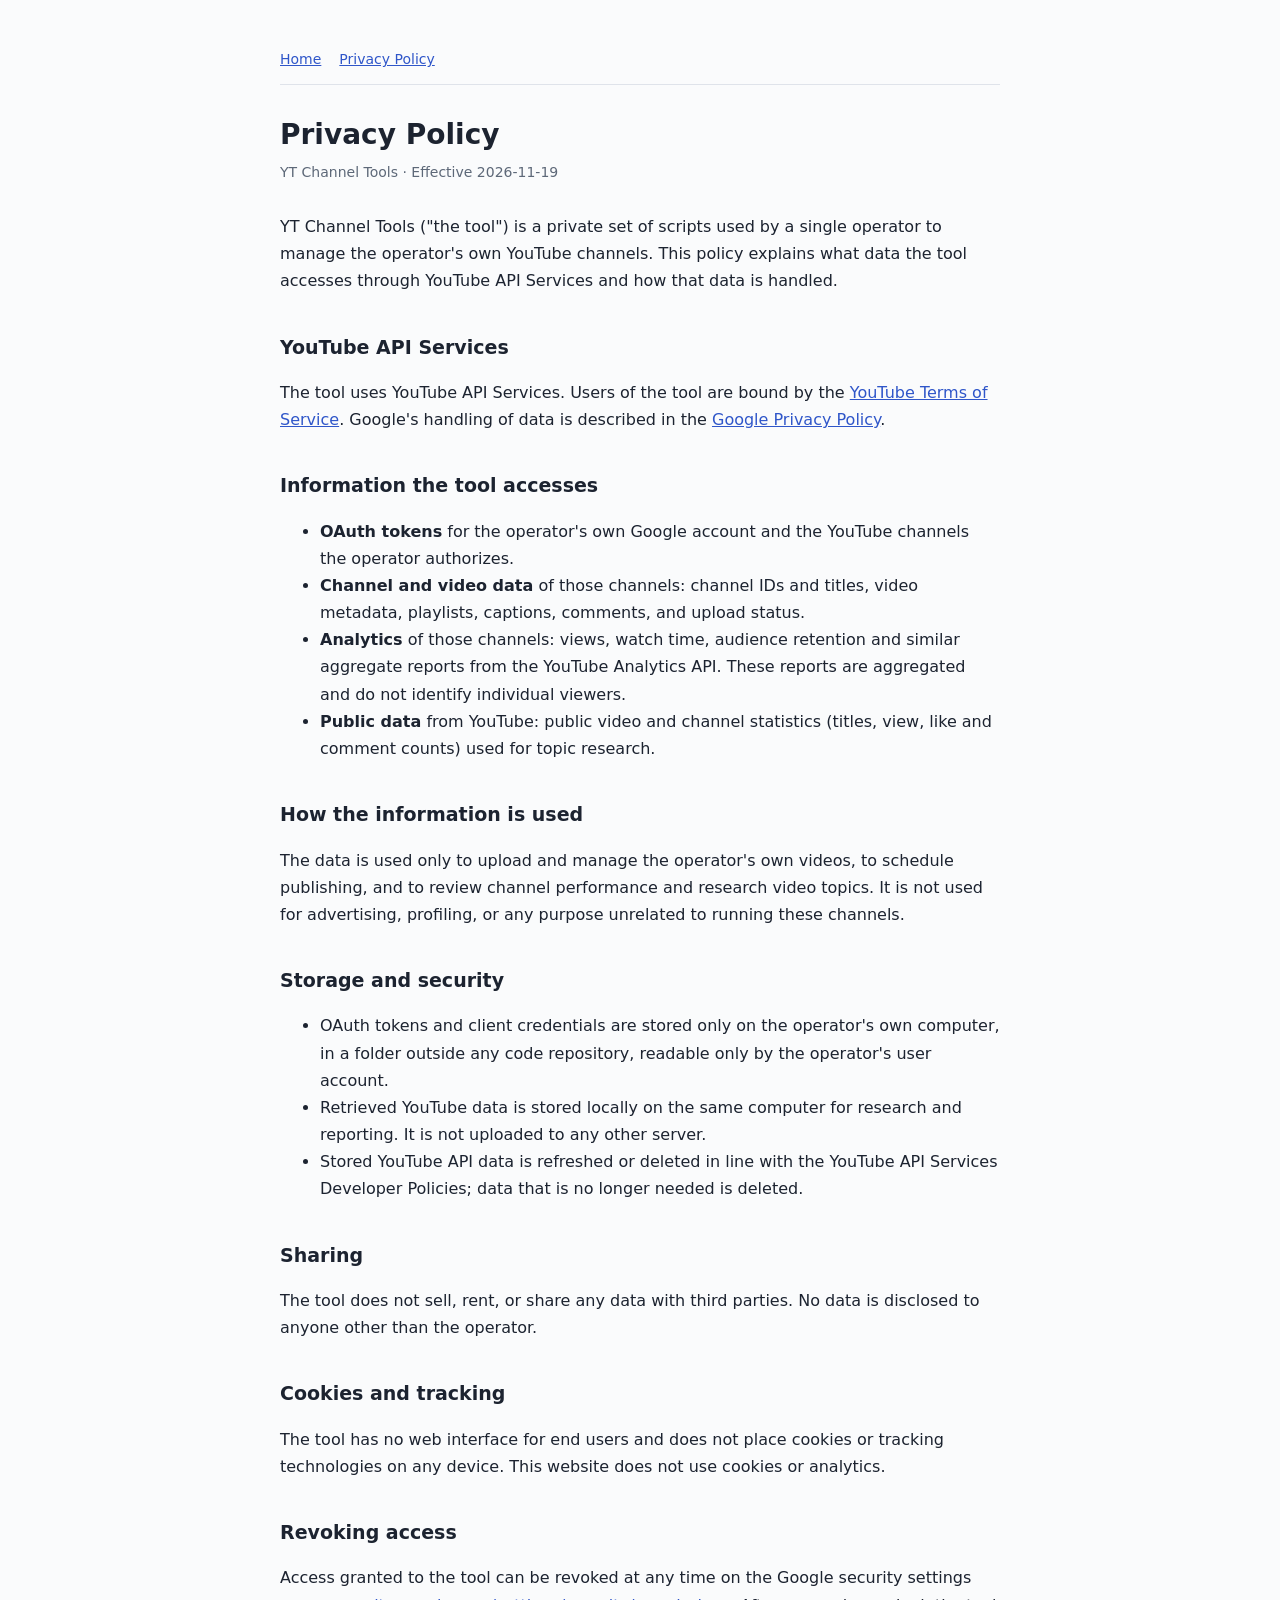
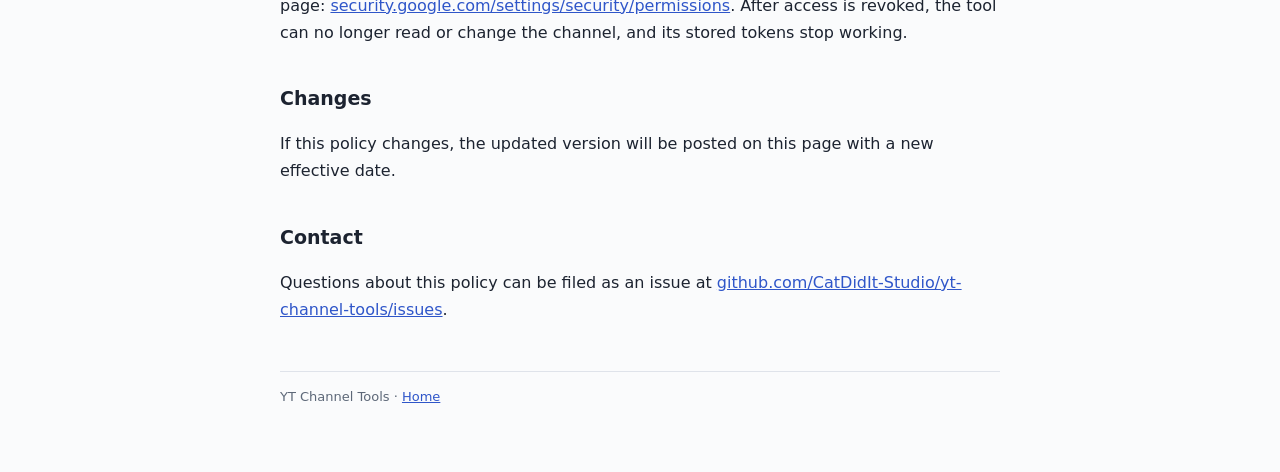
==== privacy.html @ 6ad5e3e8 "Homepage and privacy policy for YT Channel Tools Co-Authored-By: Claude Opus 5.5 <noreply@anthropic." ====
<!doctype html>
<html lang="en">
<head>
<meta charset="utf-8">
<meta name="viewport" content="width=device-width,initial-scale=1">
<title>Privacy Policy · YT Channel Tools</title>
<link rel="stylesheet" href="style.css">
</head>
<body>
<main>
<nav><a href="./">Home</a><a href="privacy.html">Privacy Policy</a></nav>
<h1>Privacy Policy</h1>
<p class="meta">YT Channel Tools · Effective 2026-11-19</p>

<p>YT Channel Tools ("the tool") is a private set of scripts used by a single operator to manage the operator's own YouTube channels. This policy explains what data the tool accesses through YouTube API Services and how that data is handled.</p>

<h2>YouTube API Services</h2>
<p>The tool uses YouTube API Services. Users of the tool are bound by the <a href="https://www.youtube.com/t/terms">YouTube Terms of Service</a>. Google's handling of data is described in the <a href="https://policies.google.com/privacy">Google Privacy Policy</a>.</p>

<h2>Information the tool accesses</h2>
<ul>
<li><strong>OAuth tokens</strong> for the operator's own Google account and the YouTube channels the operator authorizes.</li>
<li><strong>Channel and video data</strong> of those channels: channel IDs and titles, video metadata, playlists, captions, comments, and upload status.</li>
<li><strong>Analytics</strong> of those channels: views, watch time, audience retention and similar aggregate reports from the YouTube Analytics API. These reports are aggregated and do not identify individual viewers.</li>
<li><strong>Public data</strong> from YouTube: public video and channel statistics (titles, view, like and comment counts) used for topic research.</li>
</ul>

<h2>How the information is used</h2>
<p>The data is used only to upload and manage the operator's own videos, to schedule publishing, and to review channel performance and research video topics. It is not used for advertising, profiling, or any purpose unrelated to running these channels.</p>

<h2>Storage and security</h2>
<ul>
<li>OAuth tokens and client credentials are stored only on the operator's own computer, in a folder outside any code repository, readable only by the operator's user account.</li>
<li>Retrieved YouTube data is stored locally on the same computer for research and reporting. It is not uploaded to any other server.</li>
<li>Stored YouTube API data is refreshed or deleted in line with the YouTube API Services Developer Policies; data that is no longer needed is deleted.</li>
</ul>

<h2>Sharing</h2>
<p>The tool does not sell, rent, or share any data with third parties. No data is disclosed to anyone other than the operator.</p>

<h2>Cookies and tracking</h2>
<p>The tool has no web interface for end users and does not place cookies or tracking technologies on any device. This website does not use cookies or analytics.</p>

<h2>Revoking access</h2>
<p>Access granted to the tool can be revoked at any time on the Google security settings page: <a href="https://security.google.com/settings/security/permissions">security.google.com/settings/security/permissions</a>. After access is revoked, the tool can no longer read or change the channel, and its stored tokens stop working.</p>

<h2>Changes</h2>
<p>If this policy changes, the updated version will be posted on this page with a new effective date.</p>

<h2>Contact</h2>
<p>Questions about this policy can be filed as an issue at <a href="https://github.com/CatDidIt-Studio/yt-channel-tools/issues">github.com/CatDidIt-Studio/yt-channel-tools/issues</a>.</p>

<footer>YT Channel Tools · <a href="./">Home</a></footer>
</main>
</body>
</html>
---- style.css ----
:root{--bg:#fafbfc;--fg:#1c2330;--muted:#5d6878;--line:#dfe3ea;--accent:#2f56c9}
@media (prefers-color-scheme:dark){:root{--bg:#12161c;--fg:#e2e7ee;--muted:#9aa4b2;--line:#2b323d;--accent:#88a3ff;color-scheme:dark}}
*{box-sizing:border-box}
body{margin:0;background:var(--bg);color:var(--fg);font:16px/1.7 system-ui,-apple-system,"Segoe UI",sans-serif;padding:48px max(20px,env(safe-area-inset-left)) 64px}
main{max-width:720px;margin:0 auto}
h1{font-size:28px;line-height:1.3;margin:0 0 8px}
h2{font-size:19px;margin:36px 0 8px}
p,li{color:var(--fg)}
.meta{color:var(--muted);font-size:14px;margin:0 0 28px}
a{color:var(--accent)}
nav{display:flex;gap:18px;font-size:14px;border-bottom:1px solid var(--line);padding-bottom:12px;margin-bottom:32px}
footer{margin-top:48px;border-top:1px solid var(--line);padding-top:14px;color:var(--muted);font-size:13px}
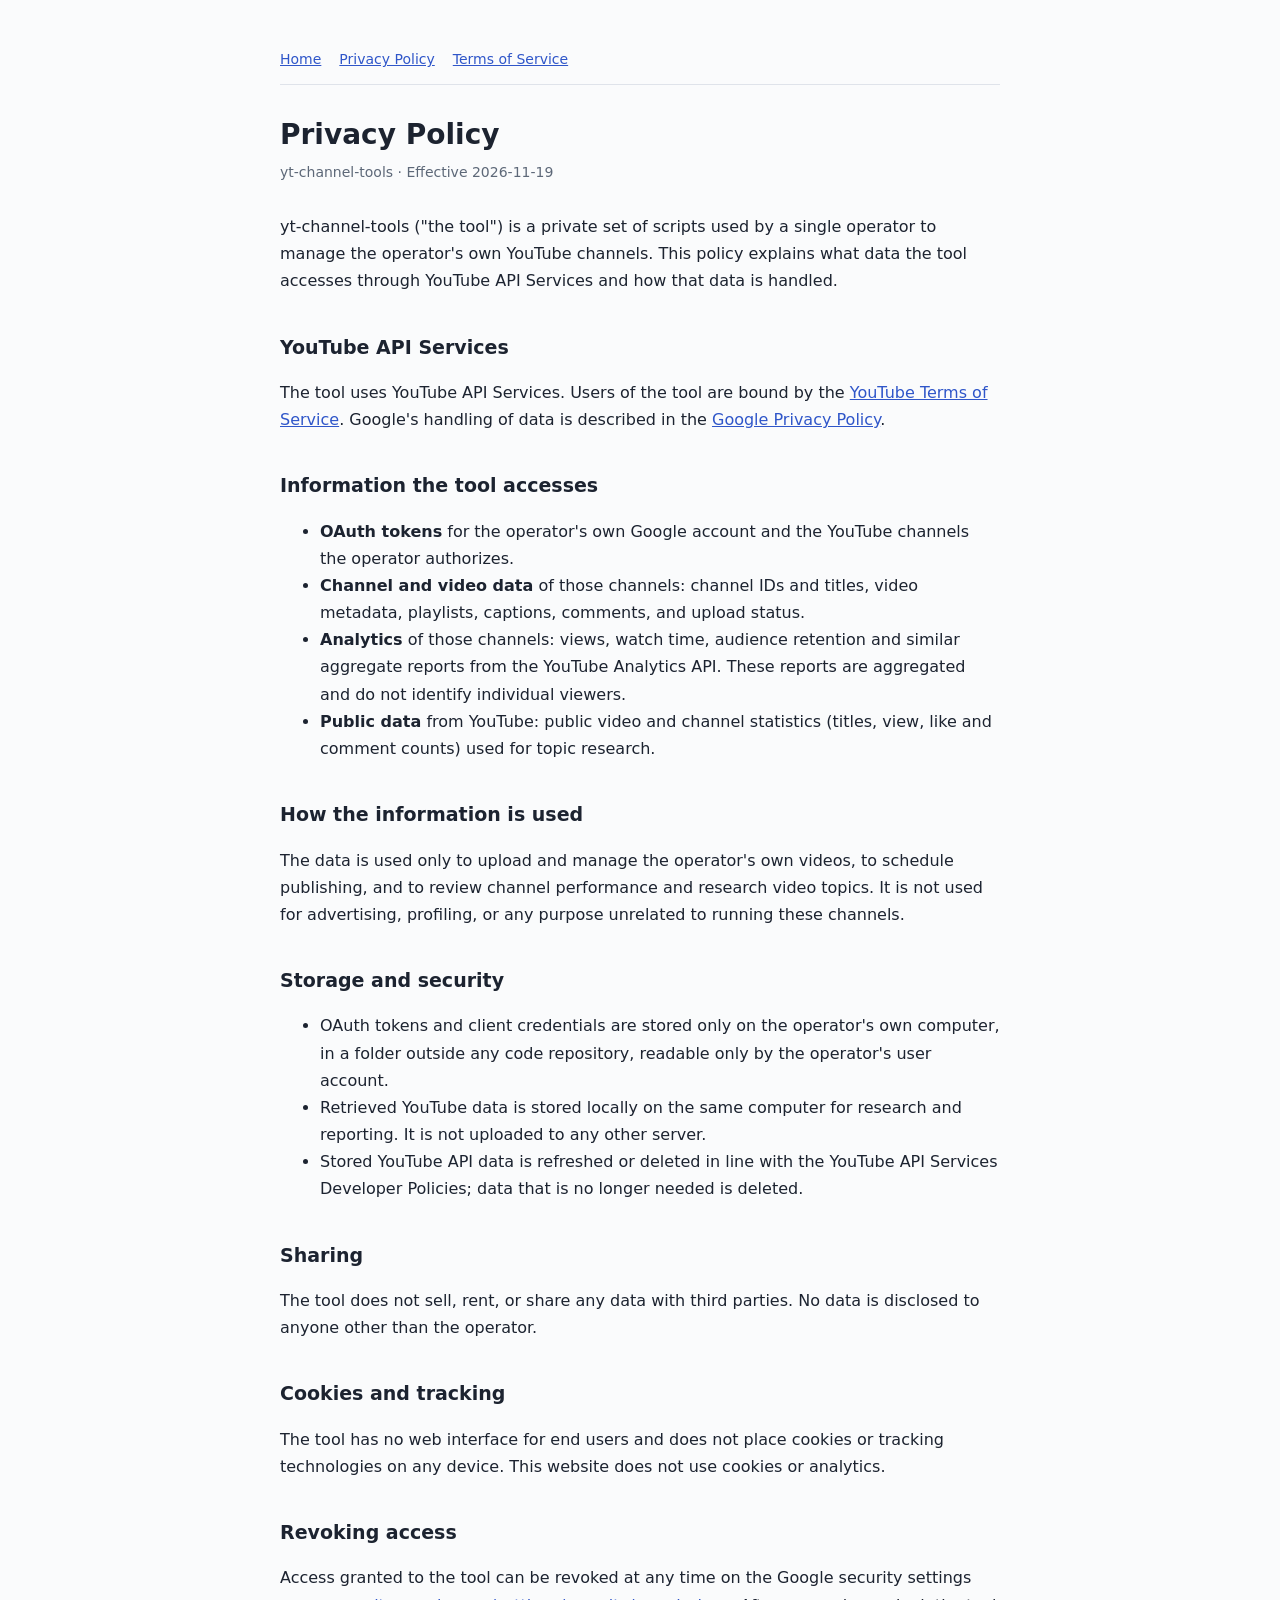
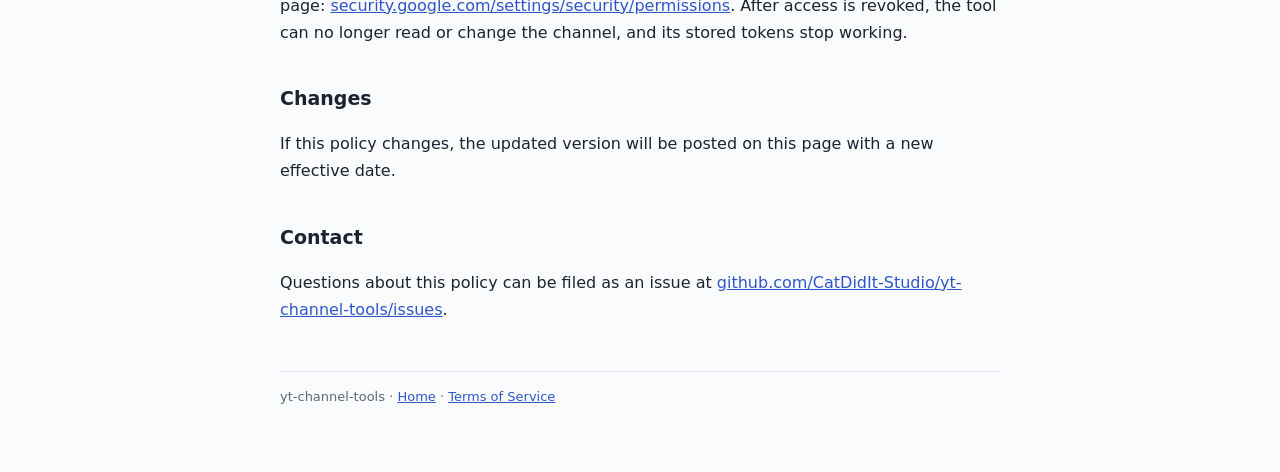
==== commit b08936d6: "Add terms of service; match app name yt-channel-tools Co-Authored-By: Claude Opus 5.5 <noreply@anthr" ====
--- a/privacy.html
+++ b/privacy.html
@@ -3,16 +3,16 @@
 <head>
 <meta charset="utf-8">
 <meta name="viewport" content="width=device-width,initial-scale=1">
-<title>Privacy Policy · YT Channel Tools</title>
+<title>Privacy Policy · yt-channel-tools</title>
 <link rel="stylesheet" href="style.css">
 </head>
 <body>
 <main>
-<nav><a href="./">Home</a><a href="privacy.html">Privacy Policy</a></nav>
+<nav><a href="./">Home</a><a href="privacy.html">Privacy Policy</a><a href="terms.html">Terms of Service</a></nav>
 <h1>Privacy Policy</h1>
-<p class="meta">YT Channel Tools · Effective 2026-11-19</p>
+<p class="meta">yt-channel-tools · Effective 2026-11-19</p>
 
-<p>YT Channel Tools ("the tool") is a private set of scripts used by a single operator to manage the operator's own YouTube channels. This policy explains what data the tool accesses through YouTube API Services and how that data is handled.</p>
+<p>yt-channel-tools ("the tool") is a private set of scripts used by a single operator to manage the operator's own YouTube channels. This policy explains what data the tool accesses through YouTube API Services and how that data is handled.</p>
 
 <h2>YouTube API Services</h2>
 <p>The tool uses YouTube API Services. Users of the tool are bound by the <a href="https://www.youtube.com/t/terms">YouTube Terms of Service</a>. Google's handling of data is described in the <a href="https://policies.google.com/privacy">Google Privacy Policy</a>.</p>
@@ -50,7 +50,7 @@
 <h2>Contact</h2>
 <p>Questions about this policy can be filed as an issue at <a href="https://github.com/CatDidIt-Studio/yt-channel-tools/issues">github.com/CatDidIt-Studio/yt-channel-tools/issues</a>.</p>
 
-<footer>YT Channel Tools · <a href="./">Home</a></footer>
+<footer>yt-channel-tools · <a href="./">Home</a> · <a href="terms.html">Terms of Service</a></footer>
 </main>
 </body>
 </html>
